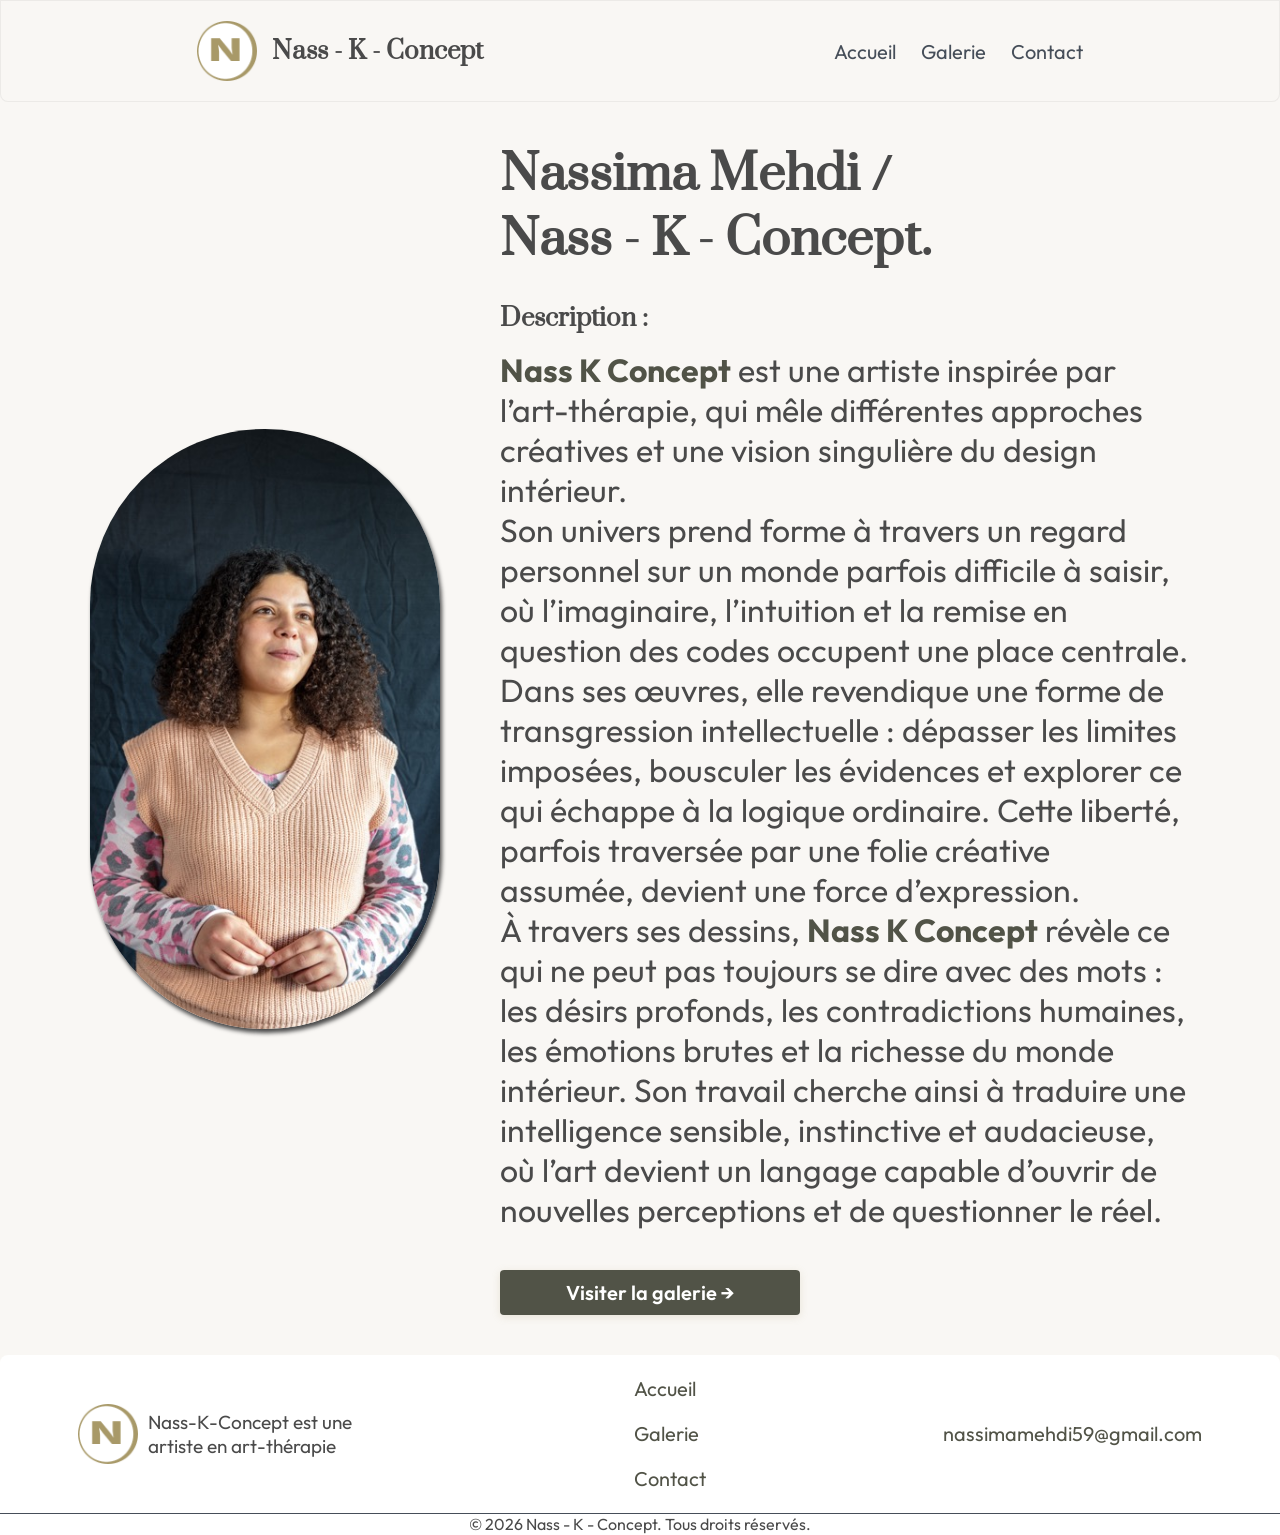
==== index.html @ 2a21431d "feat(ui): improve AAA accessibility colors and migrate project to new repository" ====
<!doctype html>
<html lang="fr">
  <head>
    <meta charset="UTF-8" />
    <meta name="viewport" content="width=device-width, initial-scale=1.0" />
    <title>Nass-K-Concept - Galerie d'Art</title>
    <meta
      name="description"
      content="Découvrez l'univers artistique de Nass -K - Concept à travers une galerie de créations originales mélant émotion, imagination et expression personelle. Explorer les oeuvres, contactez l'artiste et plongez dans un univers singulier."
    />
    <meta name="author" content="Nassima Mehdi" />
    <meta
      name="keywords"
      content="art, galerie, artiste, dessin, créativité, émotion, art thérapie, illustration, exposition, Nass K Concept"
    />
    <link rel="stylesheet" href="commun.css" />
    <link rel="stylesheet" href="index.css" />
    <link rel="icon" type="image/png" href="img/nasskconcept.png" />
    <link rel="preconnect" href="https://fonts.googleapis.com" />
    <link rel="preconnect" href="https://fonts.gstatic.com" crossorigin />
    <link
      href="https://fonts.googleapis.com/css2?family=Outfit:wght@100..900&family=Prata&display=swap"
      rel="stylesheet"
    />
  </head>

  <body>
    <!--Ceci est mon header-->
    <header>
      <div class="header-left">
        <a href="index.html"
          ><img
            class="logo-header"
            src="img/nasskconcept.png"
            alt="logo Nass-K-Concept"
            title="Nass-K-Concept"
        /></a>
        <h1>Nass - K - Concept</h1>
      </div>

      <nav>
        <ul>
          <li><a href="index.html">Accueil</a></li>
          <li><a href="galerie.html">Galerie</a></li>
          <li><a href="contact.html">Contact</a></li>
        </ul>
      </nav>
    </header>

    <!--Ceci est mon main-->
    <main>
      <section class="card">
        <img
          src="img/artiste.jpeg"
          alt="artiste femme debout avec un pull rose et des cheuveux bouclés"
          title="Nassima Mehdi"
        />

        <section class="text-card">
          <h2 class="titre">Nassima Mehdi / <br />Nass - K - Concept.</h2>

          <div class="text-card-two">
            <h4 class="description">Description :</h4>

            <p class="paragraphe">
              <span class="name">Nass K Concept</span> est une artiste inspirée
              par l’art-thérapie, qui mêle différentes approches créatives et
              une vision singulière du design intérieur. <br />Son univers prend
              forme à travers un regard personnel sur un monde parfois difficile
              à saisir, où l’imaginaire, l’intuition et la remise en question
              des codes occupent une place centrale. Dans ses œuvres, elle
              revendique une forme de transgression intellectuelle : dépasser
              les limites imposées, bousculer les évidences et explorer ce qui
              échappe à la logique ordinaire. Cette liberté, parfois traversée
              par une folie créative assumée, devient une force d’expression.

              <br />À travers ses dessins,
              <span class="name">Nass K Concept</span> révèle ce qui ne peut pas
              toujours se dire avec des mots : les désirs profonds, les
              contradictions humaines, les émotions brutes et la richesse du
              monde intérieur. Son travail cherche ainsi à traduire une
              intelligence sensible, instinctive et audacieuse, où l’art devient
              un langage capable d’ouvrir de nouvelles perceptions et de
              questionner le réel.
            </p>

            <a class="btn-galerie" href="galerie.html">Visiter la galerie →</a>
          </div>
        </section>
      </section>
    </main>

    <!--Ceci est mon footer-->
    <footer>
      <section class="footer-top">
        <div class="logo-description">
          <img
            class="footer-logo"
            src="img/nasskconcept.png"
            alt="logo Nass-K-Concept"
            title="Nass-K-Concept"
          />
          <p>Nass-K-Concept est une artiste en art-thérapie</p>
        </div>

        <ul>
          <li><a href="index.html">Accueil</a></li>
          <li><a href="galerie.html">Galerie</a></li>
          <li><a href="contact.html">Contact</a></li>
        </ul>

        <a href="mailto:nassimamehdi59@gmail.com">nassimamehdi59@gmail.com</a>
      </section>

      <p class="footer-p">© 2026 Nass - K - Concept. Tous droits réservés.</p>
    </footer>
  </body>
</html>
---- commun.css ----
* {
  margin: 0;
  padding: 0;
  box-sizing: border-box;
}
body {
  background-color: #f9f7f4;
  font-family: "Outfit", sans-serif;
  color: #4a4a4a;
}

/* Ceci est mon header */
header {
  display: flex;
  justify-content: space-around;
  align-items: center;
  padding: 20px;
  background-color: rgba(249, 247, 244, 0.95);
  border: 1px solid rgba(74, 74, 74, 0.08);
  border-bottom-left-radius: 8px;
  border-bottom-right-radius: 8px;
  position: sticky;
  top: 0;
}
.header-left {
  display: flex;
  align-items: center;
  gap: 15px;
}
.logo-header {
  display: flex;
  align-items: center;
  width: 60px;
  height: 60px;
  border-radius: 4px;
}
h1 {
  font-family: "Prata", serif;
  font-size: 24px;
}
nav ul {
  display: flex;
  gap: 25px;
  list-style: none;
}
a {
  font-size: 20px;
  text-decoration: none;
  color: #464e59;
  transition-duration: 0.4s;
}
nav a:hover {
  color: #515347;
  font-weight: bold;
}

/* Ceci est mon main */
main {
  min-height: 100vh;
}
h2 {
  font-family: "Prata", serif;
  font-weight: 700;
  font-size: 48px;
}

/* Ceci est mon footer */
footer {
  font-weight: 400;
  display: flex;
  flex-direction: column;
  justify-content: space-around;
  min-height: 20vh;
  background-color: #ffffff;
  border-top-left-radius: 8px;
  border-top-right-radius: 8px;
}
.footer-top {
  display: flex;
  justify-content: space-around;
  gap: 100px;
  align-items: center;
  padding: 10px;
}
.logo-description {
  font-size: 19px;
  display: flex;
  align-items: center;
  gap: 10px;
}
.footer-logo {
  width: 60px;
  height: 60px;
  border-radius: 4px;
}
.footer-top p {
  display: flex;
  flex-wrap: wrap;
  width: 250px;
}
.footer-p {
  display: flex;
  justify-content: center;
  align-items: center;
  text-align: center;
  border-top: 1px solid #464e59;
}

footer li {
  list-style-type: none;
  padding: 10px 0;
}
footer a {
  color: #515347;
}

@media only screen and (max-width: 768px) {
  header {
    flex-direction: column;
    text-align: center;
  }
  h1 {
    display: none;
  }
  nav {
    margin-top: 4%;
  }
  nav ul {
    flex-direction: column;
  }
  .footer-top {
    flex-direction: column;
    text-align: center;
    gap: 30%;
  }
  .logo-description {
    flex-direction: column;
    text-align: center;
  }
}
---- index.css ----
main {
  min-height: 100vh;
  display: flex;
  justify-content: center;
  align-items: center;
  padding: 40px;
}
.card {
  display: flex;
  gap: 40px;
  max-width: 1100px;
  align-items: center;
}
.card img {
  width: 350px;
  height: 600px;
  object-fit: cover;
  border-radius: 180px;
  box-shadow: 2px 4px 4px #4a4a4a;
}

.text-card {
  margin-left: 20px;
}
h2 {
  margin-bottom: 30px;
}
h4 {
  font-family: "Prata", serif;
  font-size: 24px;
  margin-bottom: 15px;
}
.card p {
  font-size: 32px;
  line-height: 40px;
}
.name {
  font-weight: bold;
  color: #515347;
  text-shadow: none;
}
.btn-galerie {
  width: 300px;
  display: inline-block;
  font-weight: 600;
  text-align: center;
  background-color: #515347;
  color: #ffffff;
  border-radius: 4px;
  padding: 10px 15px;
  margin-top: 40px;
  transition-duration: 0.8s;
  box-shadow: 0 2px 8px rgba(168, 153, 104, 0.2);
}
.btn-galerie:hover {
  background-color: #515347;
  transform: translateY(-1px);
}
.btn-galerie:focus {
  outline: 2px #515347;
  outline-offset: 2px;
}
@media only screen and (max-width: 768px) {
  .card {
    flex-direction: column;
  }
  .text-card {
    display: contents;
  }
  .text-card-two {
    display: contents;
  }
  .titre {
    order: 1;
    text-align: center;
  }
  .card img {
    order: 2;
  }
  .description {
    order: 3;
  }
  .paragraphe {
    order: 4;
  }
  .btn-galerie {
    order: 5;
  }
}
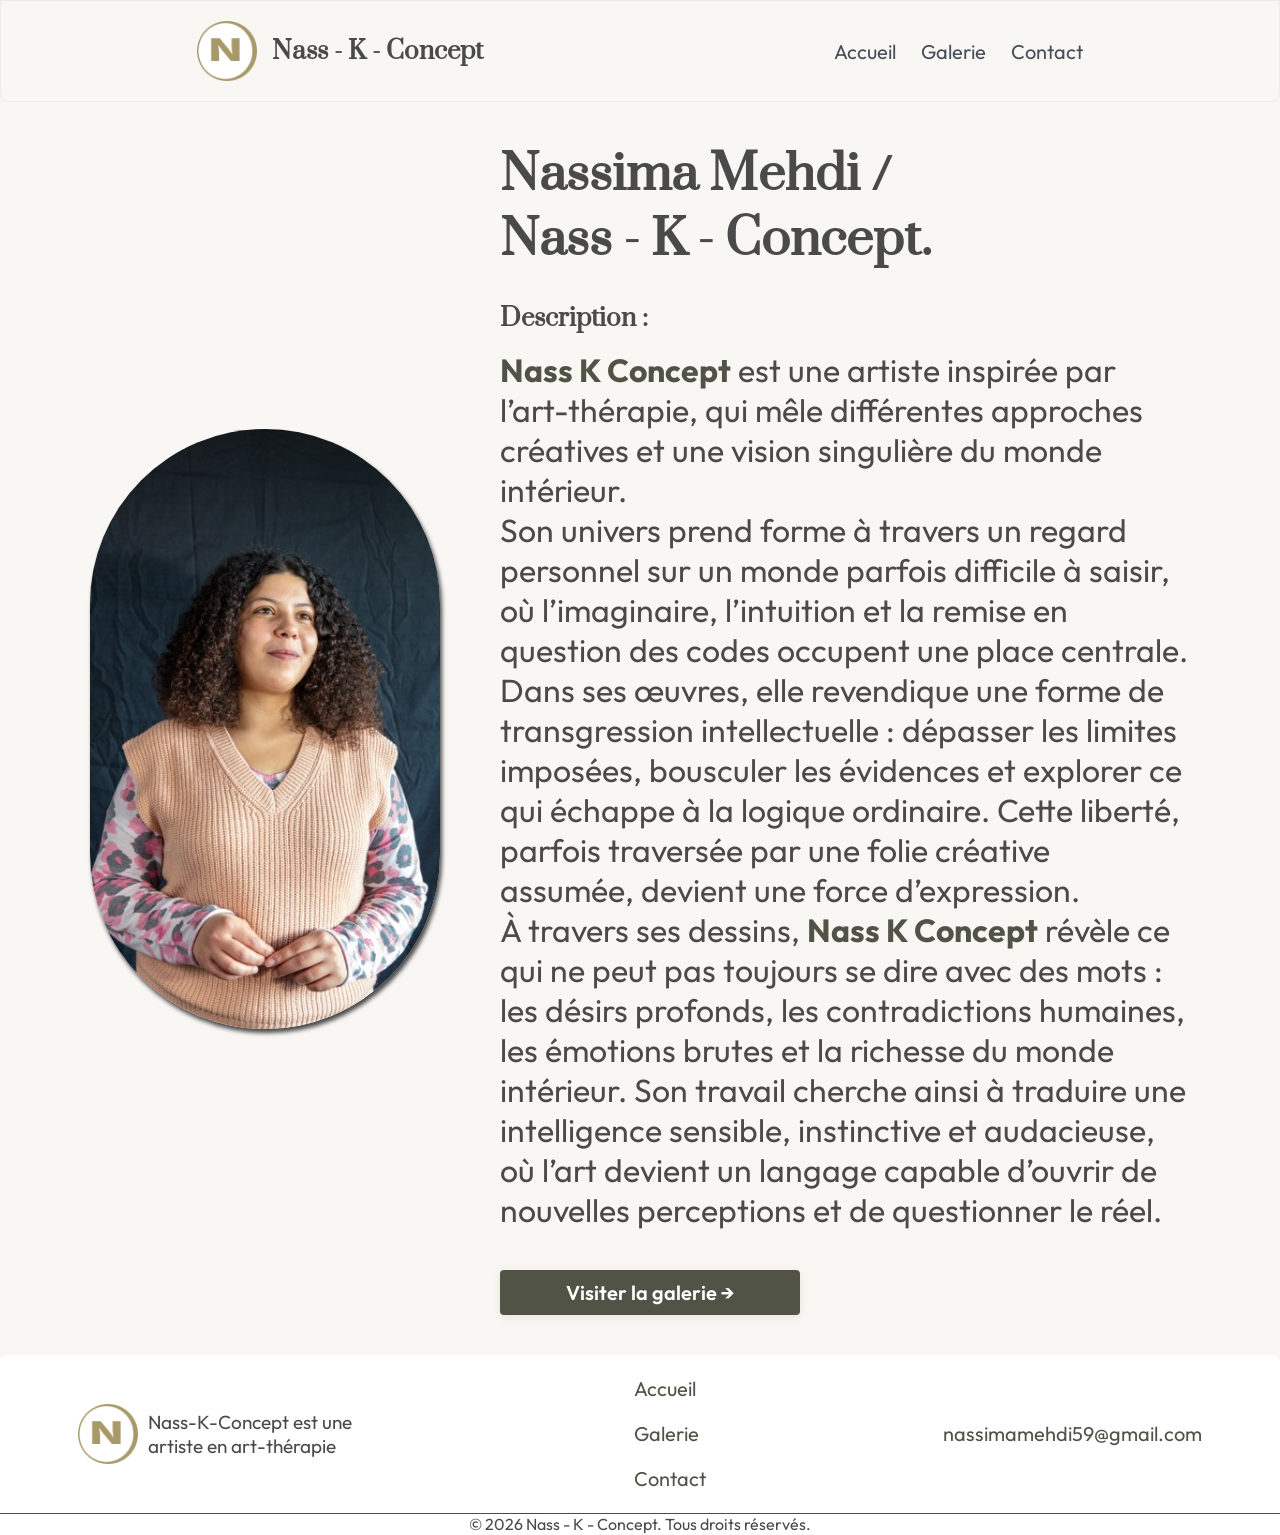
==== commit 13805f27: "Update index.html" ====
--- a/index.html
+++ b/index.html
@@ -65,7 +65,7 @@
             <p class="paragraphe">
               <span class="name">Nass K Concept</span> est une artiste inspirée
               par l’art-thérapie, qui mêle différentes approches créatives et
-              une vision singulière du design intérieur. <br />Son univers prend
+              une vision singulière du monde intérieur. <br />Son univers prend
               forme à travers un regard personnel sur un monde parfois difficile
               à saisir, où l’imaginaire, l’intuition et la remise en question
               des codes occupent une place centrale. Dans ses œuvres, elle
--- a/index.css
+++ b/index.css
@@ -53,7 +53,7 @@
   box-shadow: 0 2px 8px rgba(168, 153, 104, 0.2);
 }
 .btn-galerie:hover {
-  background-color: #515347;
+  background-color: #514547;
   transform: translateY(-1px);
 }
 .btn-galerie:focus {
